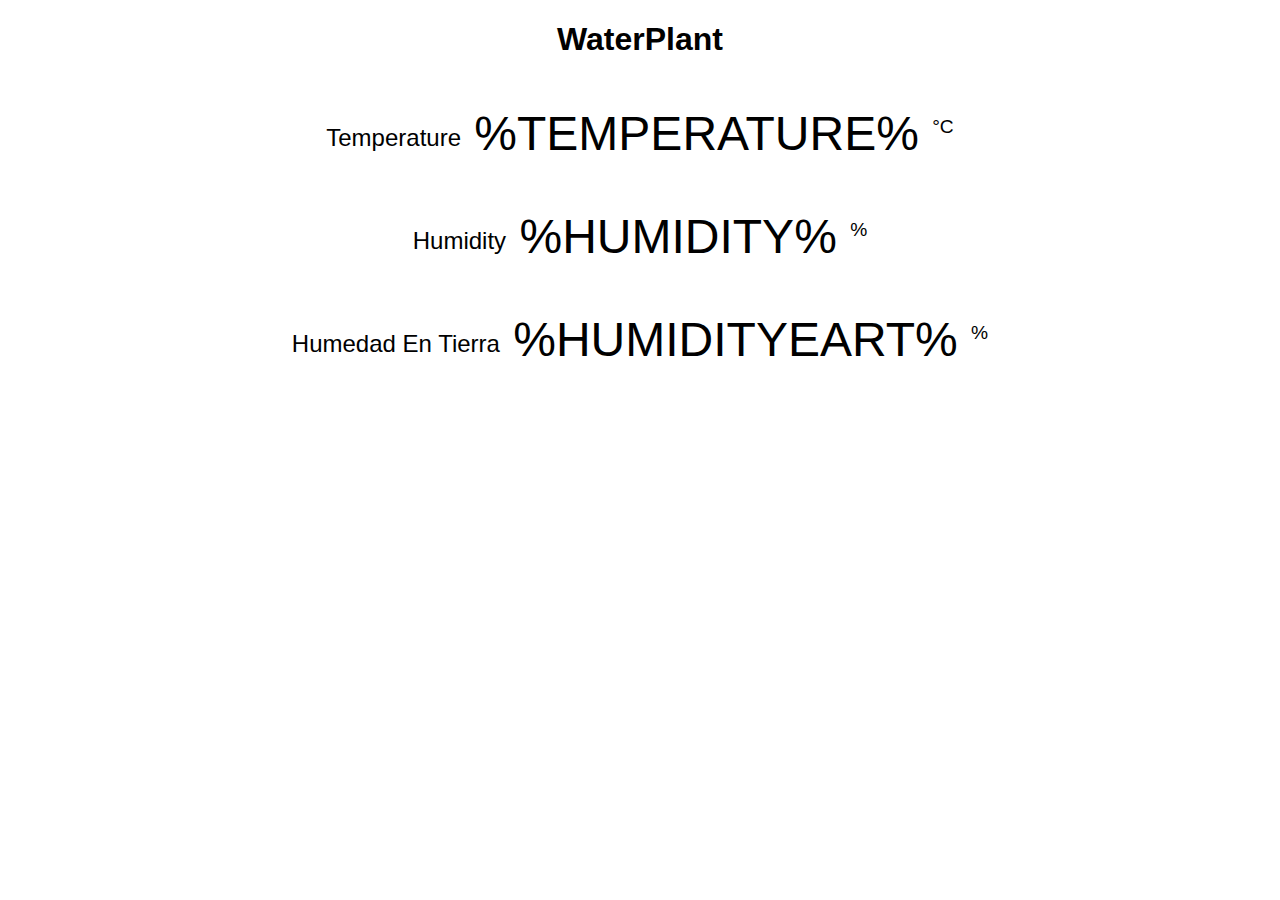
==== src/app/data/index.html @ 8729a3e0 "Fix graphics" ====
<!DOCTYPE html>
<html>
  <head>
    <meta name="viewport" content="width=device-width, initial-scale=1" />
    <script src="https://code.highcharts.com/highcharts.js"></script>
    <link
      rel="stylesheet"
      href="https://use.fontawesome.com/releases/v5.7.2/css/all.css"
      integrity="sha384-fnmOCqbTlWIlj8LyTjo7mOUStjsKC4pOpQbqyi7RrhN7udi9RwhKkMHpvLbHG9Sr"
      crossorigin="anonymous"
    />
    <link rel="stylesheet" type="text/css" href="style.css" />
  </head>

  <body>
    <h1>WaterPlant</h1>

    <div id="informacion"></div>

    <p>
      <i class="fas fa-thermometer-half" style="color: #059e8a"></i>
      <span class="dht-labels">Temperature</span>
      <span id="temperature">%TEMPERATURE%</span>
      <sup class="units">&deg;C</sup>
    </p>
    <div id="chart-temperature" class="container"></div>

    <p>
      <i class="fas fa-tint" style="color: #00add6"></i>
      <span class="dht-labels">Humidity</span>
      <span id="humidity">%HUMIDITY%</span>
      <sup class="units">&percnt;</sup>
    </p>
    <div id="chart-humidity" class="container"></div>

    <p>
      <i class="fas fa-leaf" style="color: #18a53e"></i>
      <span class="dht-labels">Humedad En Tierra</span>
      <span id="humidityeart">%HUMIDITYEART%</span>
      <sup class="units">&percnt;</sup>
    </p>

    <div id="chart-humidityeart" class="container"></div>
  </body>
  <script>
    var chartH = new Highcharts.Chart({
      chart: { renderTo: "chart-humidity" },
      title: { text: "Humidity" },
      series: [
        {
          showInLegend: false,
          data: [],
        },
      ],
      plotOptions: {
        line: {
          animation: false,
          dataLabels: { enabled: true },
        },
        series: { color: "#00add6" },
      },
      xAxis: {
        type: "datetime",
        dateTimeLabelFormats: { second: "%H:%M:%S" },
      },
      yAxis: {
        title: { text: "Humidity (%)" },
      },
      credits: { enabled: false },
    });
    setInterval(function () {
      var xhttp = new XMLHttpRequest();
      xhttp.onreadystatechange = function () {
        if (this.readyState == 4 && this.status == 200) {
          document.getElementById("humidity").innerHTML = this.responseText;
          console.log(this.responseText + "Humedad");
          var x = new Date().getTime(),
            y = parseFloat(this.responseText);
          if (chartH.series[0].data.length > 40) {
            chartH.series[0].addPoint([x, y], true, true, true);
          } else {
            chartH.series[0].addPoint([x, y], true, false, true);
          }
        }
      };
      xhttp.open("GET", "/humidity", true);
      xhttp.send();
    }, 3000);

    var chartT = new Highcharts.Chart({
      chart: { renderTo: "chart-temperature" },
      title: { text: "Temperature" },
      series: [
        {
          showInLegend: false,
          data: [],
        },
      ],
      plotOptions: {
        line: {
          animation: false,
          dataLabels: { enabled: true },
        },
        series: { color: "#059e8a" },
      },
      xAxis: {
        type: "datetime",
        dateTimeLabelFormats: { second: "%H:%M:%S" },
      },
      yAxis: {
        title: { text: "Temperature C" },
      },
      credits: { enabled: false },
    });
    setInterval(function () {
      var xhttp = new XMLHttpRequest();
      xhttp.onreadystatechange = function () {
        if (this.readyState == 4 && this.status == 200) {
          document.getElementById("temperature").innerHTML = this.responseText;
          var x = new Date().getTime(),
            y = parseFloat(this.responseText);
          console.log(this.responseText + "temperatura");
          if (chartT.series[0].data.length > 40) {
            chartT.series[0].addPoint([x, y], true, true, true);
          } else {
            chartT.series[0].addPoint([x, y], true, false, true);
          }
        }
      };
      xhttp.open("GET", "/temperature", true);
      xhttp.send();
    }, 3000);

    setInterval(function () {
      var xhttp = new XMLHttpRequest();
      xhttp.onreadystatechange = function () {
        if (this.readyState == 4 && this.status == 200) {
          document.getElementById("humidityeart").innerHTML = this.responseText;
          var x = new Date().getTime()
          var y = parseFloat(this.responseText);
          console.log(this.responseText + "humidity Earth");
        }
      };
      xhttp.open("GET", "/humidityeart", true);
      xhttp.send();
    }, 3000);

    setInterval(function () {
      var xhttp = new XMLHttpRequest();
      xhttp.onreadystatechange = function () {
        if (this.readyState == 4 && this.status == 200) {
          if (this.responseText == "1") {
            document.getElementById(
              "informacion"
            ).innerHTML = `<div class="informacion1">
            <h4>
              La planta necesita Agua
              <i class="fas fa-exclamation-triangle" style="color:#b82406;"></i>
            </h4>
            <i class="fas fa-sun fa-2x" style="color:#dedb16;"></i>
            <i class="fas fa-seedling fa-2x" style="color:#177a2d;"></i>
           </div>
          `;
          } else if (this.responseText == "2") {
            document.getElementById(
              "informacion"
            ).innerHTML = `<div class="informacion2">
            <h4>
              La planta Tiene mucha Humedad
              <i class="fas fa-exclamation-triangle" style="color:#078dbe;"></i>
            </h4>
            <i class="fas fa-cloud-rain fa-2x" style="color:#1e5887;"></i>
            <i class="fas fa-seedling fa-2x" style="color:#0c906b;"></i>
          </div>
          `;
          } else {
            document.getElementById("informacion").innerHTML = ``;
          }
        }
      };
      xhttp.open("GET", "/verificar", true);
      xhttp.send();
    }, 3000);
  </script>
</html>
---- src/app/data/style.css ----
:root {
  --color-green: #00a878;
  --color-red: red;
  --color-button: #fdffff;
  --color-black: #000;
}

html {
  font-family: Arial;
  display: inline-block;
  margin: 0px auto;
  text-align: center;
  width: 70%;
}

h2 {
  font-size: 3.0rem;
}

p {
  font-size: 3.0rem;
}

.informacion1 {
  font-size: 1.5rem;
  color: #b82406;
  border: 2px solid #b82406;
  border-radius: 15px;
  padding-bottom: 20px;
}

.informacion2 {
  font-size: 1.5rem;
  color: #1569f1;
  border: 2px solid #0f62e6;
  border-radius: 15px;
  padding-bottom: 20px;
}

.units {
  font-size: 1.2rem;
}

.dht-labels {
  font-size: 1.5rem;
  vertical-align: middle;
  padding-bottom: 15px;
}

.measurement-wrapper {
  display: flex;
  align-items: center;
  justify-content: space-around;
}

.switch-button {
  display: inline-block;
}

.switch-button .switch-button__checkbox {
  display: none;
}

.switch-button .switch-button__label {
  background-color: var(--color-red);
  width: 5rem;
  height: 3rem;
  border-radius: 3rem;
  display: inline-block;
  position: relative;
}

.switch-button .switch-button__label:before {
  transition: .2s;
  display: block;
  position: absolute;
  width: 3rem;
  height: 3rem;
  background-color: var(--color-button);
  content: '';
  border-radius: 50%;
  box-shadow: inset 0px 0px 0px 1px var(--color-black);
}

.switch-button .switch-button__checkbox:checked+.switch-button__label {
  background-color: var(--color-green);
}

.switch-button .switch-button__checkbox:checked+.switch-button__label:before {
  transform: translateX(2rem);
}
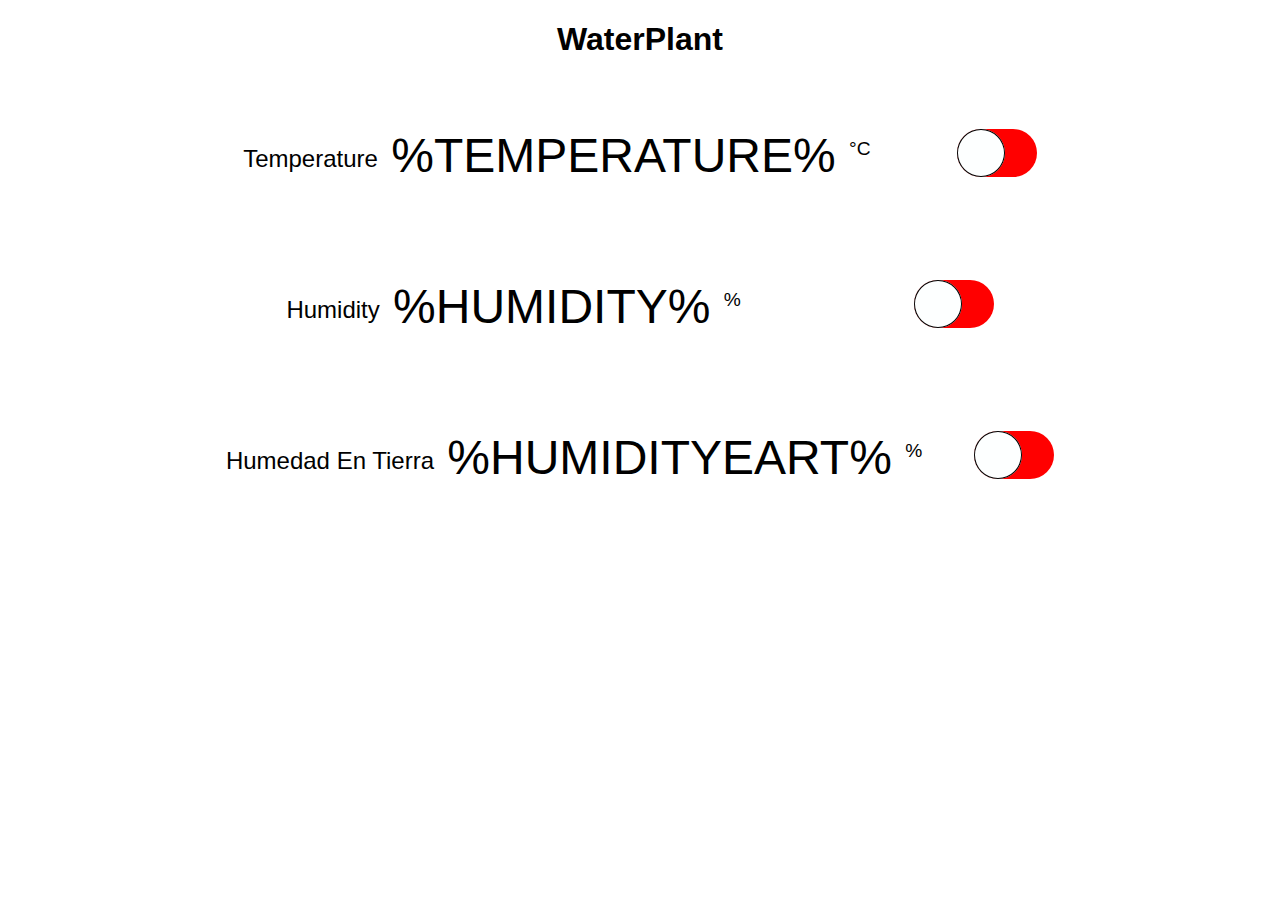
==== commit a0717166: "Merge branch 'master' into develop" ====
--- a/src/app/data/index.html
+++ b/src/app/data/index.html
@@ -17,33 +17,111 @@
 
     <div id="informacion"></div>
 
-    <p>
-      <i class="fas fa-thermometer-half" style="color: #059e8a"></i>
-      <span class="dht-labels">Temperature</span>
-      <span id="temperature">%TEMPERATURE%</span>
-      <sup class="units">&deg;C</sup>
-    </p>
+    <div class="measurement-wrapper">
+      <p>
+        <i class="fas fa-thermometer-half" style="color: #059e8a"></i>
+        <span class="dht-labels">Temperature</span>
+        <span id="temperature">%TEMPERATURE%</span>
+        <sup class="units">&deg;C</sup>
+      </p>
+      <div class="switch-button">
+        <input
+          type="checkbox"
+          name="switch-button"
+          id="switch-temperature"
+          class="switch-button__checkbox"
+        />
+        <label for="switch-temperature" class="switch-button__label"></label>
+      </div>
+    </div>
     <div id="chart-temperature" class="container"></div>
 
-    <p>
-      <i class="fas fa-tint" style="color: #00add6"></i>
-      <span class="dht-labels">Humidity</span>
-      <span id="humidity">%HUMIDITY%</span>
-      <sup class="units">&percnt;</sup>
-    </p>
+    <div class="measurement-wrapper">
+      <p>
+        <i class="fas fa-tint" style="color: #00add6"></i>
+        <span class="dht-labels">Humidity</span>
+        <span id="humidity">%HUMIDITY%</span>
+        <sup class="units">&percnt;</sup>
+      </p>
+      <div class="switch-button">
+        <input
+          type="checkbox"
+          name="switch-button"
+          id="switch-humidity"
+          class="switch-button__checkbox"
+        />
+        <label for="switch-humidity" class="switch-button__label"></label>
+      </div>
+    </div>
     <div id="chart-humidity" class="container"></div>
 
-    <p>
-      <i class="fas fa-leaf" style="color: #18a53e"></i>
-      <span class="dht-labels">Humedad En Tierra</span>
-      <span id="humidityeart">%HUMIDITYEART%</span>
-      <sup class="units">&percnt;</sup>
-    </p>
-
-    <div id="chart-humidityeart" class="container"></div>
+    <div class="measurement-wrapper">
+      <p>
+        <i class="fas fa-leaf" style="color: #18a53e"></i>
+        <span class="dht-labels">Humedad En Tierra</span>
+        <span id="eart">%HUMIDITYEART%</span>
+        <sup class="units">&percnt;</sup>
+      </p>
+      <div class="switch-button">
+        <input
+          type="checkbox"
+          name="switch-button"
+          id="switch-humidityeart"
+          class="switch-button__checkbox"
+        />
+        <label for="switch-humidityeart" class="switch-button__label"></label>
+      </div>
+    </div>
+    <div id="chart-eart" class="container"></div>
   </body>
   <script>
-    var chartH = new Highcharts.Chart({
+    /*Graphic and petition to ear sensor*/
+    let chartEarth = new Highcharts.Chart({
+      chart: { renderTo: "chart-eart" },
+      title: { text: "Eart" },
+      series: [
+        {
+          showInLegend: false,
+          data: [],
+        },
+      ],
+      plotOptions: {
+        line: {
+          animation: false,
+          dataLabels: { enabled: true },
+        },
+        series: { color: "#00add6" },
+      },
+      xAxis: {
+        type: "datetime",
+        dateTimeLabelFormats: { second: "%H:%M:%S" },
+      },
+      yAxis: {
+        title: { text: "Eart (%)" },
+      },
+      credits: { enabled: false },
+    });
+    setInterval(function () {
+      let xhttp = new XMLHttpRequest();
+      xhttp.onreadystatechange = function () {
+        if (this.readyState == 4 && this.status == 200) {
+          document.getElementById("eart").innerHTML = this.responseText;
+          let x = new Date().getTime();
+          let y = parseFloat(this.responseText);
+          console.log(this.responseText + "humidity Earth");
+          if (chartEarth.series[0].data.length > 40) {
+            chartEarth.series[0].addPoint([x, y], true, true, true);
+          } else {
+            chartEarth.series[0].addPoint([x, y], true, false, true);
+          }
+        }
+      };
+      xhttp.open("GET", "/eart", true);
+      xhttp.send();
+    }, 3000);
+
+    /*Graphic and petition to humidity sensor*/
+    let chartH = new Highcharts.Chart({
       chart: { renderTo: "chart-humidity" },
       title: { text: "Humidity" },
       series: [
@@ -69,13 +147,13 @@
       credits: { enabled: false },
     });
     setInterval(function () {
-      var xhttp = new XMLHttpRequest();
+      let xhttp = new XMLHttpRequest();
       xhttp.onreadystatechange = function () {
         if (this.readyState == 4 && this.status == 200) {
           document.getElementById("humidity").innerHTML = this.responseText;
           console.log(this.responseText + "Humedad");
-          var x = new Date().getTime(),
-            y = parseFloat(this.responseText);
+          let x = new Date().getTime();
+          let y = parseFloat(this.responseText);
           if (chartH.series[0].data.length > 40) {
             chartH.series[0].addPoint([x, y], true, true, true);
           } else {
@@ -87,7 +165,8 @@
       xhttp.send();
     }, 3000);
 
-    var chartT = new Highcharts.Chart({
+    /*Graphic and petition to temperature sensor*/
+    let chartT = new Highcharts.Chart({
       chart: { renderTo: "chart-temperature" },
       title: { text: "Temperature" },
       series: [
@@ -113,12 +192,12 @@
       credits: { enabled: false },
     });
     setInterval(function () {
-      var xhttp = new XMLHttpRequest();
+      let xhttp = new XMLHttpRequest();
       xhttp.onreadystatechange = function () {
         if (this.readyState == 4 && this.status == 200) {
           document.getElementById("temperature").innerHTML = this.responseText;
-          var x = new Date().getTime(),
-            y = parseFloat(this.responseText);
+          let x = new Date().getTime();
+          let y = parseFloat(this.responseText);
           console.log(this.responseText + "temperatura");
           if (chartT.series[0].data.length > 40) {
             chartT.series[0].addPoint([x, y], true, true, true);
@@ -131,19 +210,25 @@
       xhttp.send();
     }, 3000);
 
+    /*Graphic and petition validate data sensors*/
     setInterval(function () {
       var xhttp = new XMLHttpRequest();
       xhttp.onreadystatechange = function () {
         if (this.readyState == 4 && this.status == 200) {
           document.getElementById("humidityeart").innerHTML = this.responseText;
-          var x = new Date().getTime()
+          var x = new Date().getTime();
           var y = parseFloat(this.responseText);
           console.log(this.responseText + "humidity Earth");
+          // if (chartHumityEarth.series[0].data.length > 40) {
+          //   chartHumityEarth.series[0].addPoint([x, y], true, true, true);
+          // } else {
+          //   chartHumityEarth.series[0].addPoint([x, y], true, false, true);
+          // }
         }
       };
       xhttp.open("GET", "/humidityeart", true);
       xhttp.send();
-    }, 3000);
+    }, 5000);
 
     setInterval(function () {
       var xhttp = new XMLHttpRequest();
@@ -182,4 +267,4 @@
       xhttp.send();
     }, 3000);
   </script>
-</html>+</html>
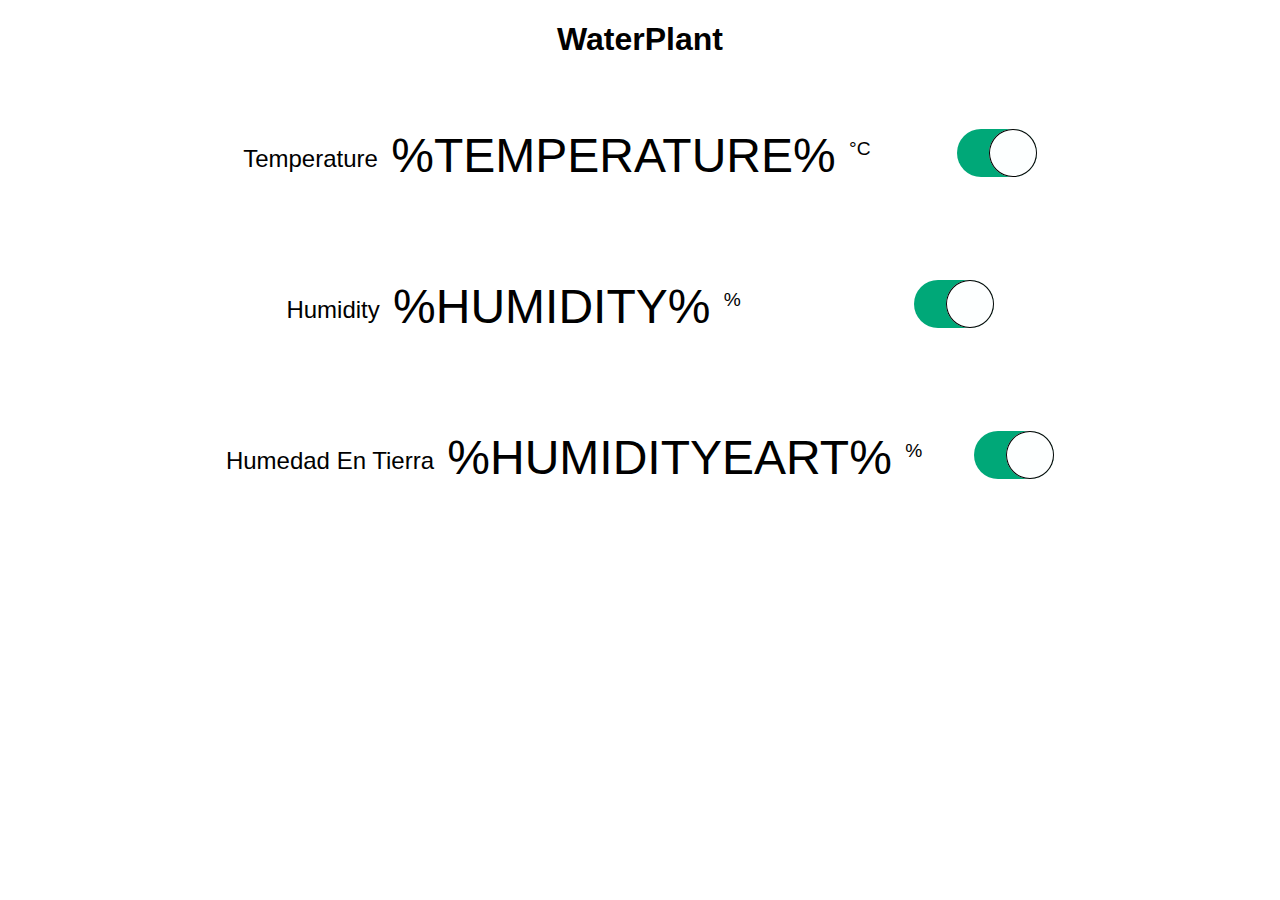
==== commit 47c4cbbb: "Desactivar medidas" ====
--- a/src/app/data/index.html
+++ b/src/app/data/index.html
@@ -21,7 +21,7 @@
       <p>
         <i class="fas fa-thermometer-half" style="color: #059e8a"></i>
         <span class="dht-labels">Temperature</span>
-        <span id="temperature">%TEMPERATURE%</span>
+        <span id="temperature" class="measurement-value">%TEMPERATURE%</span>
         <sup class="units">&deg;C</sup>
       </p>
       <div class="switch-button">
@@ -30,6 +30,7 @@
           name="switch-button"
           id="switch-temperature"
           class="switch-button__checkbox"
+          checked
         />
         <label for="switch-temperature" class="switch-button__label"></label>
       </div>
@@ -40,7 +41,7 @@
       <p>
         <i class="fas fa-tint" style="color: #00add6"></i>
         <span class="dht-labels">Humidity</span>
-        <span id="humidity">%HUMIDITY%</span>
+        <span id="humidity" class="measurement-value">%HUMIDITY%</span>
         <sup class="units">&percnt;</sup>
       </p>
       <div class="switch-button">
@@ -49,6 +50,7 @@
           name="switch-button"
           id="switch-humidity"
           class="switch-button__checkbox"
+          checked
         />
         <label for="switch-humidity" class="switch-button__label"></label>
       </div>
@@ -59,7 +61,7 @@
       <p>
         <i class="fas fa-leaf" style="color: #18a53e"></i>
         <span class="dht-labels">Humedad En Tierra</span>
-        <span id="eart">%HUMIDITYEART%</span>
+        <span id="eart" class="measurement-value">%HUMIDITYEART%</span>
         <sup class="units">&percnt;</sup>
       </p>
       <div class="switch-button">
@@ -68,6 +70,7 @@
           name="switch-button"
           id="switch-humidityeart"
           class="switch-button__checkbox"
+          checked
         />
         <label for="switch-humidityeart" class="switch-button__label"></label>
       </div>
@@ -266,5 +269,25 @@
       xhttp.open("GET", "/verificar", true);
       xhttp.send();
     }, 3000);
+
+    /*Hidden graphic*/
+    const checkboxes = document.querySelectorAll(".switch-button__checkbox");
+    const containers = document.querySelectorAll(".container");
+    const values = document.querySelectorAll(".measurement-value");
+    const units = document.querySelectorAll(".units");
+
+    checkboxes.forEach(function (checkbox, index) {
+      checkbox.addEventListener("change", function () {
+        if (checkbox.checked) {
+          containers[index].style.visibility = "visible";
+          values[index].style.visibility = "visible";
+          units[index].style.visibility = "visible";
+        } else {
+          containers[index].style.visibility = "hidden";
+          values[index].style.visibility = "hidden";
+          units[index].style.visibility = "hidden";
+        }
+      });
+    });
   </script>
 </html>
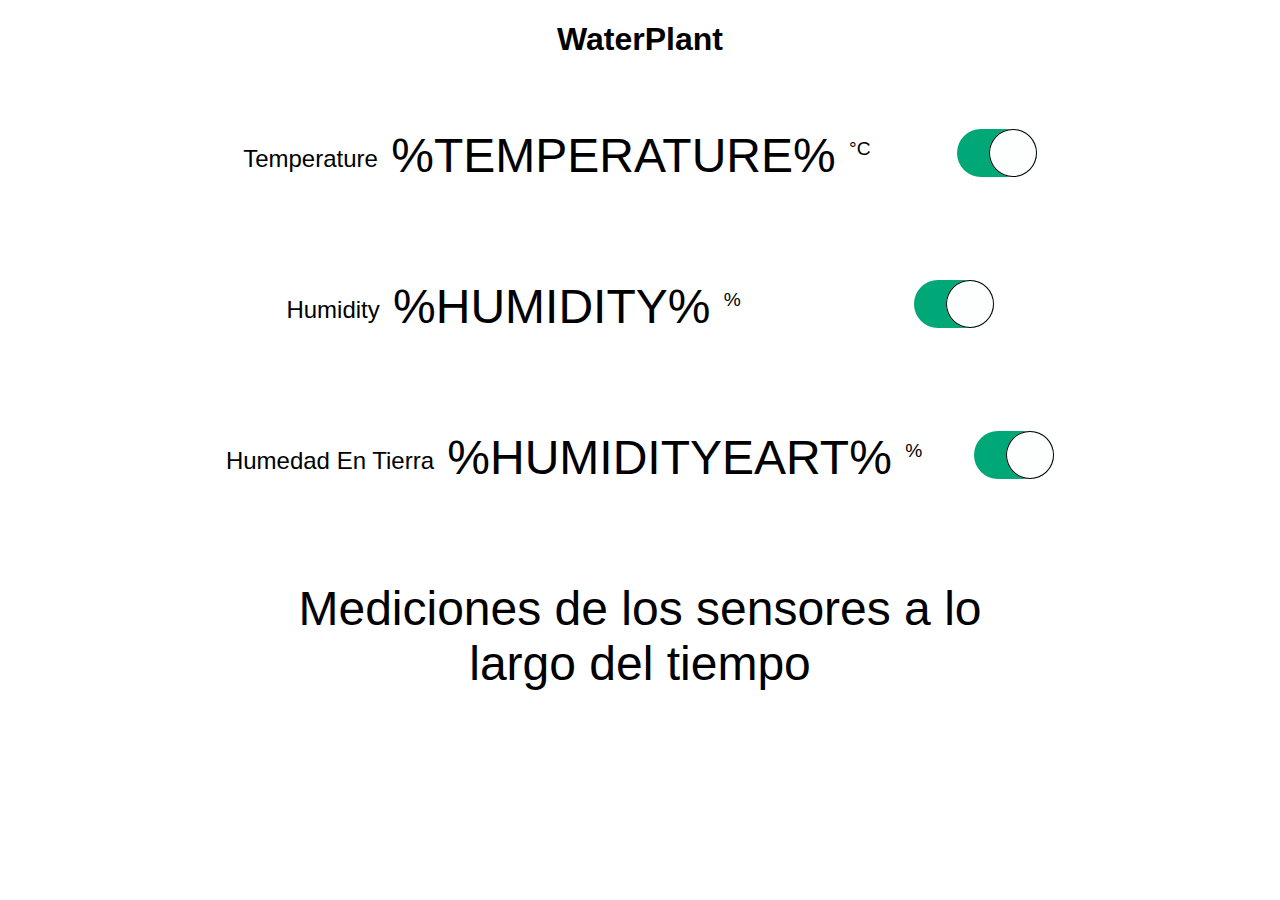
==== commit b7cfaf0b: "Graficar historial" ====
--- a/src/app/data/index.html
+++ b/src/app/data/index.html
@@ -76,6 +76,12 @@
       </div>
     </div>
     <div id="chart-eart" class="container"></div>
+    <figure class="highcharts-figure">
+      <div id="container"></div>
+      <p class="highcharts-description">
+        Mediciones de los sensores a lo largo del tiempo
+      </p>
+    </figure>
   </body>
   <script>
     /*Graphic and petition to ear sensor*/
@@ -289,5 +295,113 @@
         }
       });
     });
+
+    /*Graphic and petition to historyr*/
+    let data = [];
+
+    async function fetchData() {
+      try {
+        const response = await fetch(
+          "https://back-water-plant-production.up.railway.app/measurements"
+        );
+        const result = await response.json();
+        data = result;
+        return result;
+      } catch (error) {
+        console.log(error);
+      }
+    }
+
+    function formatData(data) {
+      data.forEach(function (obj) {
+        obj.soilMoisture = parseInt(obj.soilMoisture);
+        obj.temperature = parseInt(obj.temperature);
+        obj.airHumidity = parseInt(obj.airHumidity);
+      });
+      var categories = data.map(function (point) {
+        return point.createdAt;
+      });
+
+      var soilMoisture = data.map(function (point) {
+        return point.soilMoisture;
+      });
+
+      var temperature = data.map(function (point) {
+        return point.temperature;
+      });
+
+      var airHumidity = data.map(function (point) {
+        return point.airHumidity;
+      });
+
+      return {
+        categories: categories,
+        soilMoisture: soilMoisture,
+        temperature: temperature,
+        airHumidity: airHumidity,
+      };
+    }
+
+    // Create the chart
+    function createChart(data) {
+      Highcharts.chart("container", {
+        chart: {
+          type: "spline",
+        },
+        title: {
+          text: "Historial de mediciones",
+        },
+        xAxis: {
+          categories: formatData(data).categories,
+          accessibility: {
+            description: "Time",
+          },
+        },
+        yAxis: {
+          title: {
+            text: "Value",
+          },
+          labels: {
+            format: "{value}",
+          },
+        },
+        tooltip: {
+          crosshairs: true,
+          shared: true,
+        },
+        plotOptions: {
+          spline: {
+            marker: {
+              radius: 4,
+              lineColor: "#666666",
+              lineWidth: 1,
+            },
+          },
+        },
+        series: [
+          {
+            name: "Humedad en Tierra",
+            data: formatData(data).soilMoisture,
+          },
+          {
+            name: "Temperatura",
+            data: formatData(data).temperature,
+          },
+          {
+            name: "Humendad en Aire",
+            data: formatData(data).airHumidity,
+          },
+        ],
+      });
+    }
+
+    // Obtener los datos y crear el gráfico
+    fetchData()
+      .then((result) => {
+        createChart(data);
+      })
+      .catch((error) => {
+        console.log(error);
+      });
   </script>
 </html>
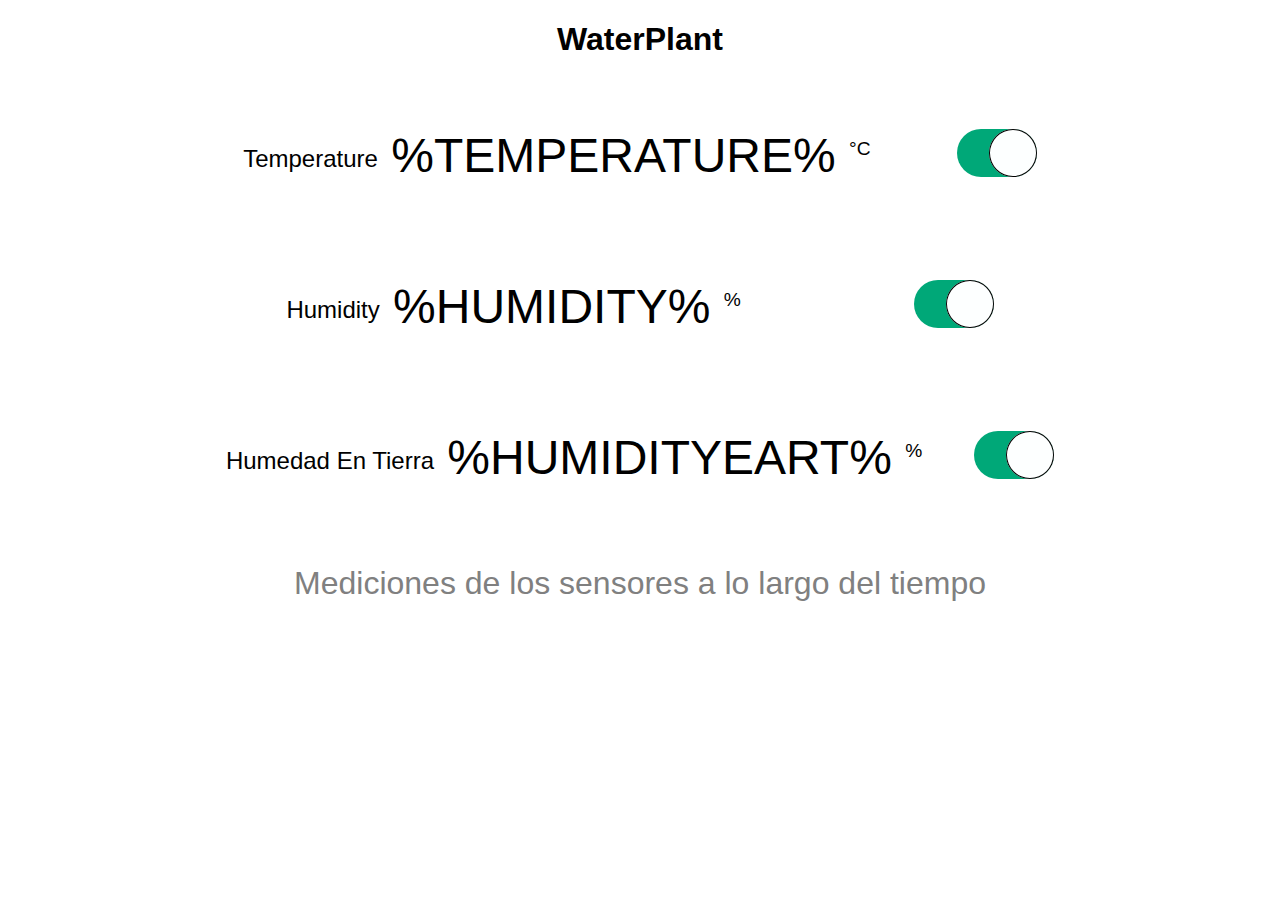
==== commit 82e316cc: "Ajuste grafica" ====
--- a/src/app/data/index.html
+++ b/src/app/data/index.html
@@ -1,6 +1,7 @@
 <!DOCTYPE html>
 <html>
   <head>
+    <title>WaterPlant</title>
     <meta name="viewport" content="width=device-width, initial-scale=1" />
     <script src="https://code.highcharts.com/highcharts.js"></script>
     <link
@@ -99,7 +100,7 @@
           animation: false,
           dataLabels: { enabled: true },
         },
-        series: { color: "#00add6" },
+        series: { color: "#18a53e" },
       },
       xAxis: {
         type: "datetime",
@@ -218,26 +219,6 @@
       xhttp.open("GET", "/temperature", true);
       xhttp.send();
     }, 3000);
-
-    /*Graphic and petition validate data sensors*/
-    setInterval(function () {
-      var xhttp = new XMLHttpRequest();
-      xhttp.onreadystatechange = function () {
-        if (this.readyState == 4 && this.status == 200) {
-          document.getElementById("humidityeart").innerHTML = this.responseText;
-          var x = new Date().getTime();
-          var y = parseFloat(this.responseText);
-          console.log(this.responseText + "humidity Earth");
-          // if (chartHumityEarth.series[0].data.length > 40) {
-          //   chartHumityEarth.series[0].addPoint([x, y], true, true, true);
-          // } else {
-          //   chartHumityEarth.series[0].addPoint([x, y], true, false, true);
-          // }
-        }
-      };
-      xhttp.open("GET", "/humidityeart", true);
-      xhttp.send();
-    }, 5000);
 
     setInterval(function () {
       var xhttp = new XMLHttpRequest();
@@ -317,7 +298,20 @@
         obj.soilMoisture = parseInt(obj.soilMoisture);
         obj.temperature = parseInt(obj.temperature);
         obj.airHumidity = parseInt(obj.airHumidity);
-      });
+
+        const createdAt = new Date(obj.createdAt);
+        const formattedDate = createdAt.toLocaleString("es-ES", {
+          day: "2-digit",
+          month: "2-digit",
+          year: "2-digit",
+          hour: "2-digit",
+          minute: "2-digit",
+          second: "2-digit",
+        });
+
+        obj.createdAt = formattedDate;
+      });
+
       var categories = data.map(function (point) {
         return point.createdAt;
       });
--- a/src/app/data/style.css
+++ b/src/app/data/style.css
@@ -88,4 +88,9 @@
 
 .switch-button .switch-button__checkbox:checked+.switch-button__label:before {
   transform: translateX(2rem);
+}
+
+.highcharts-description {
+  font-size: 2rem;
+  color: gray;
 }